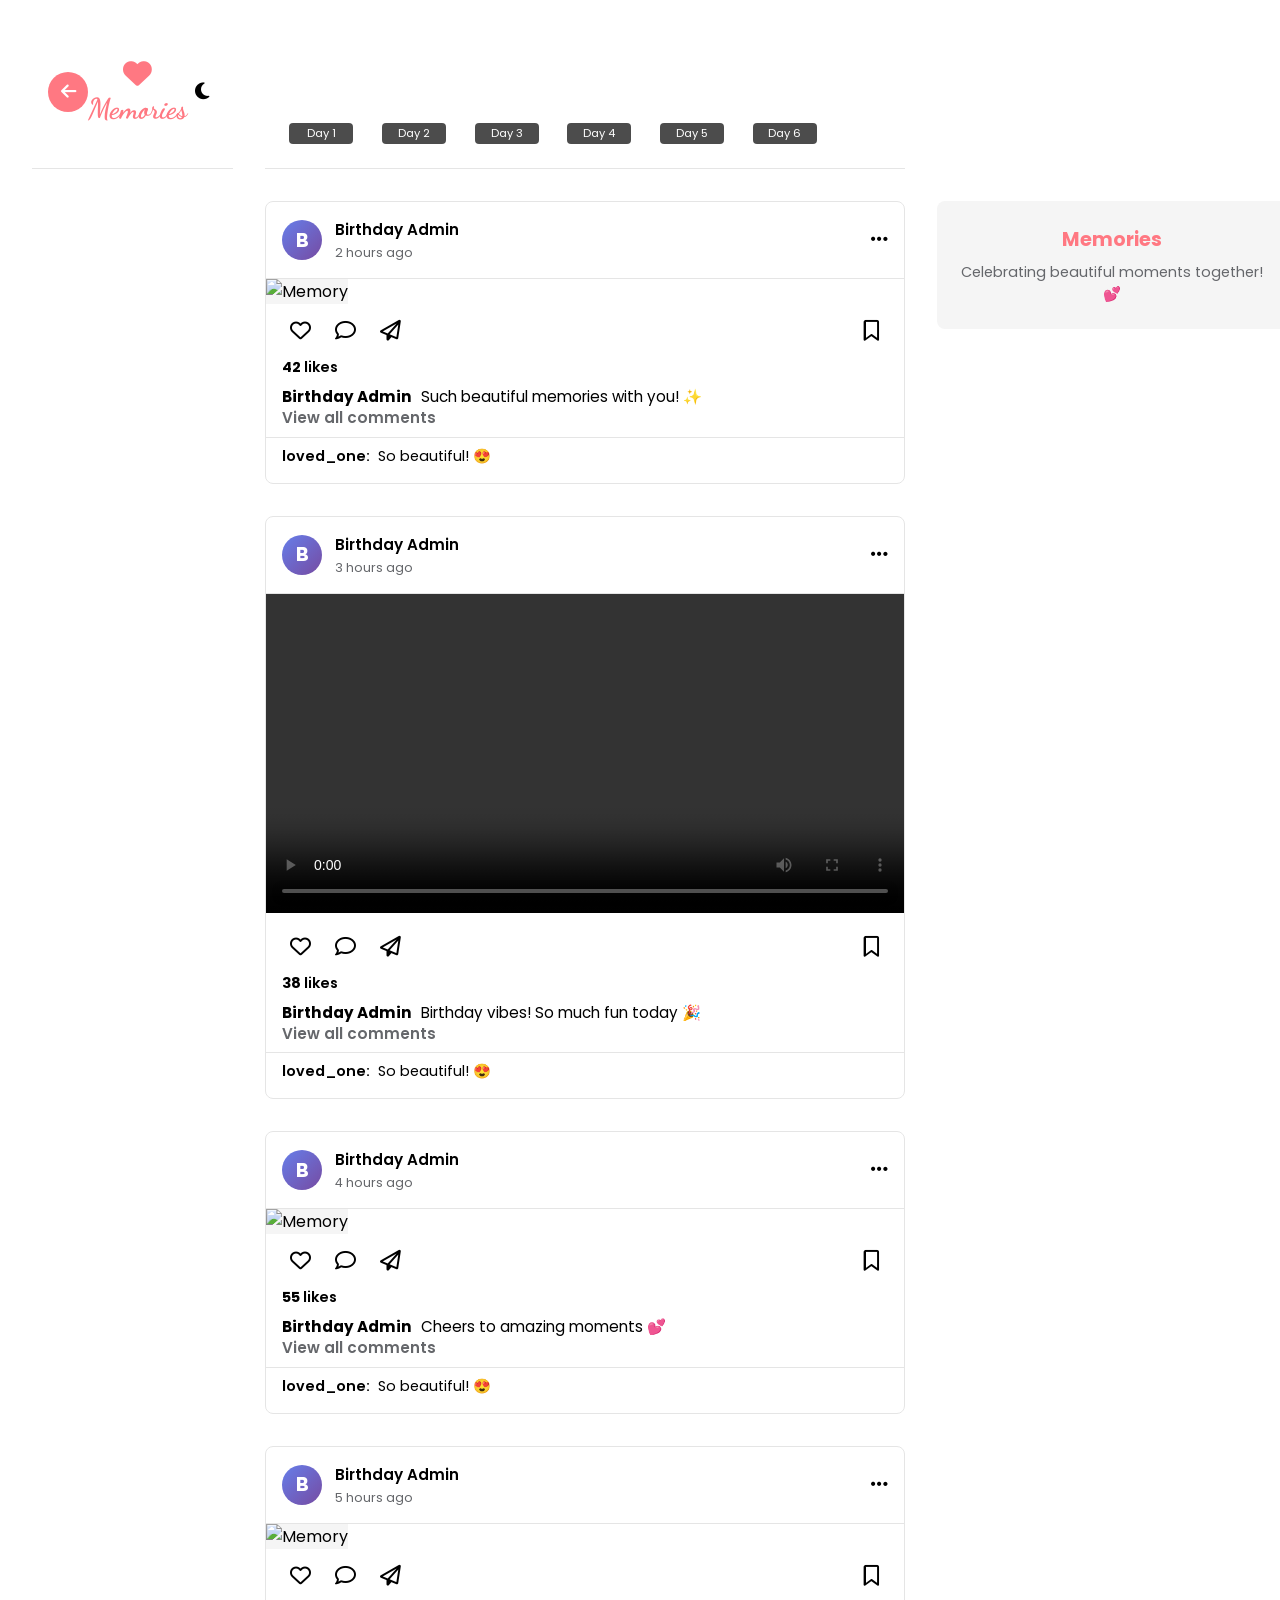
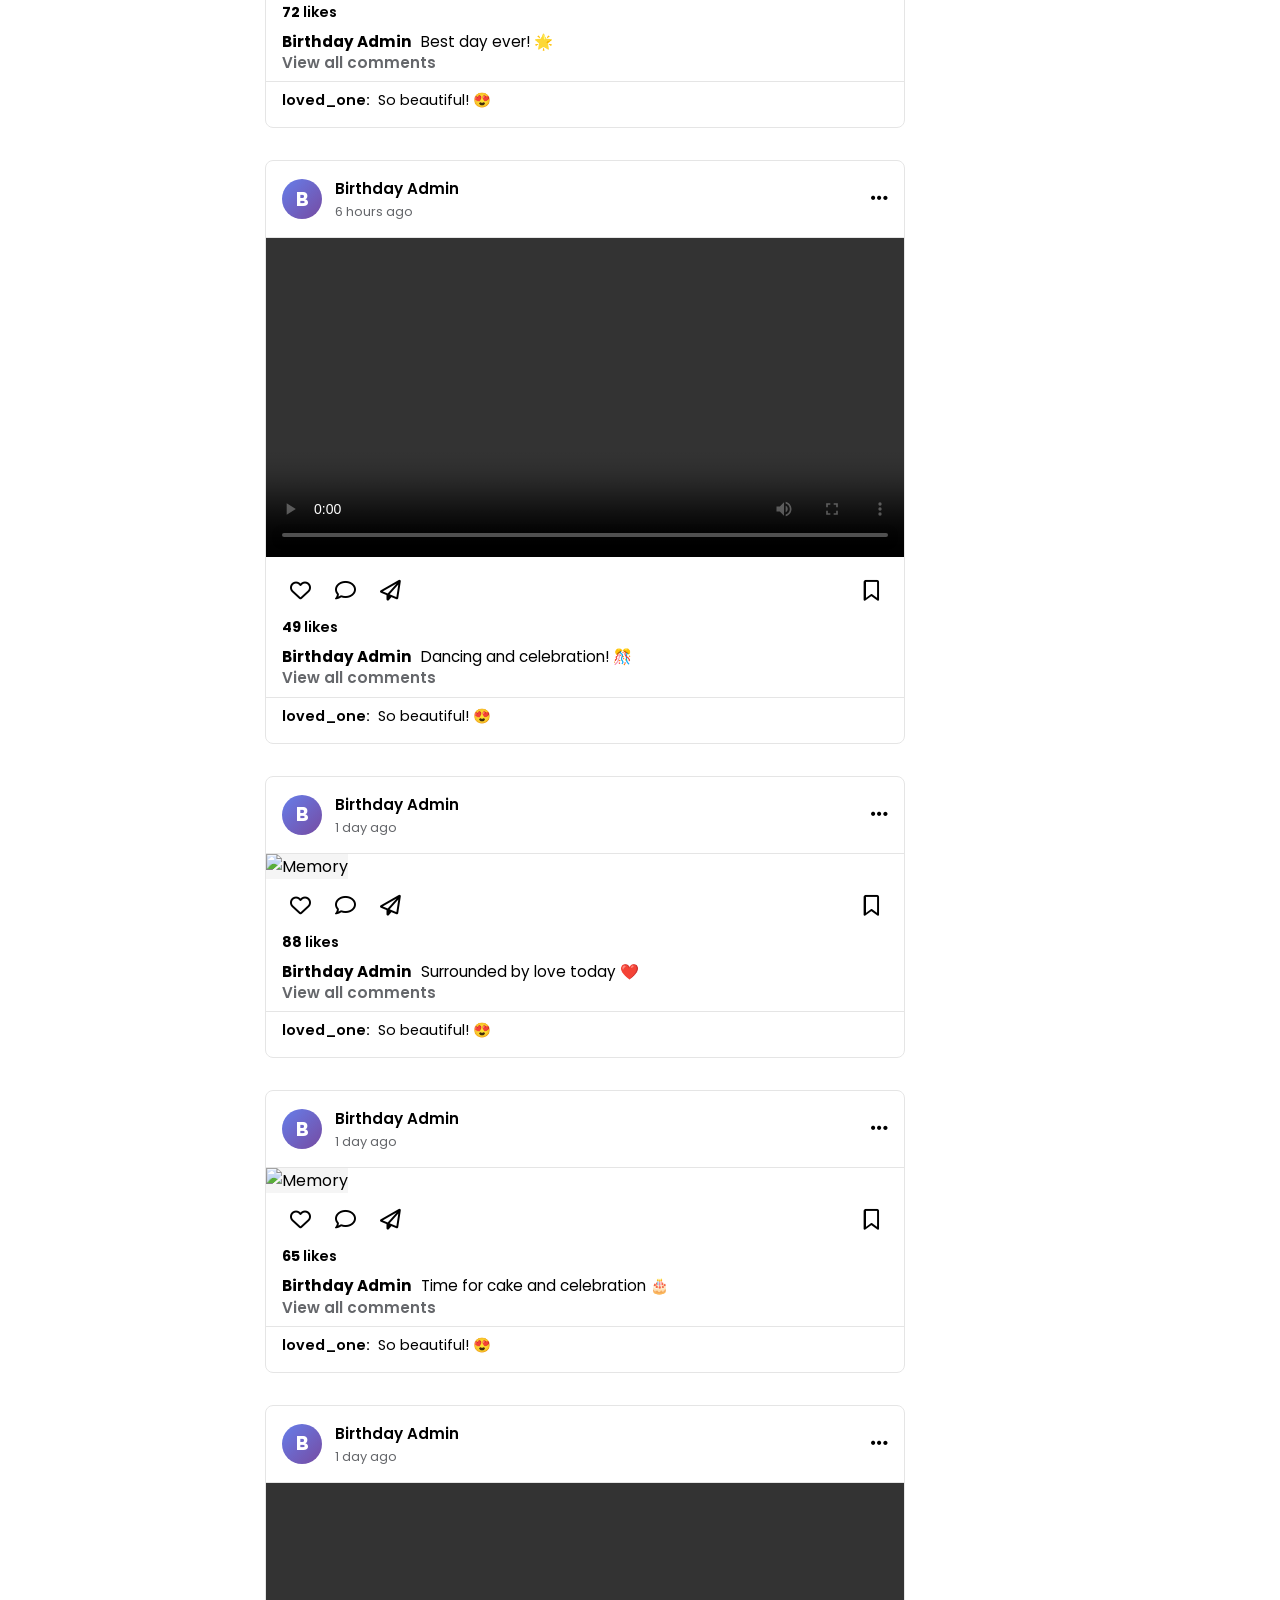
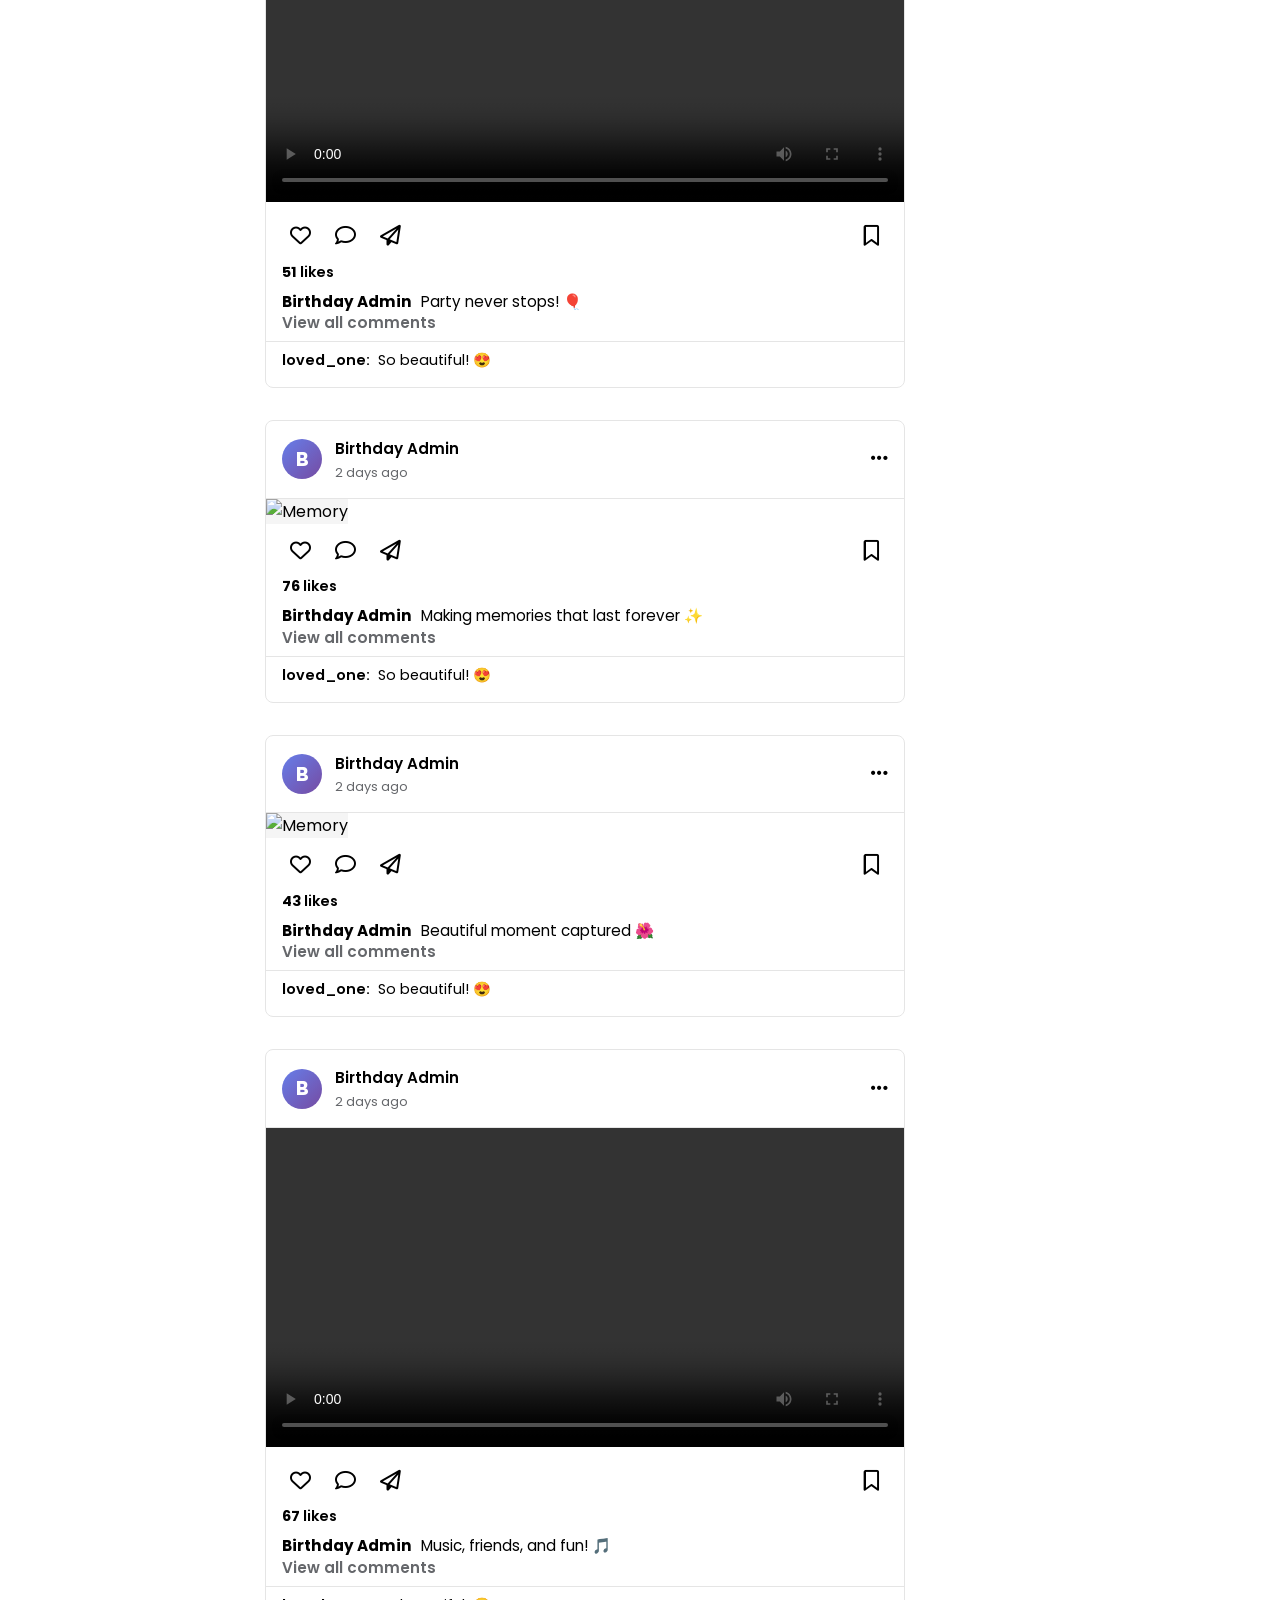
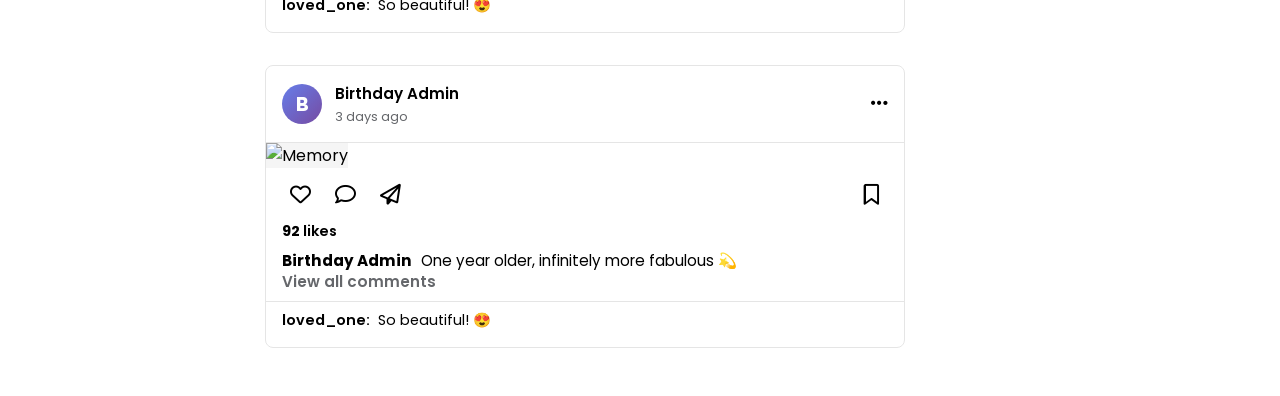
==== feed.html @ e4780424 "Copilot is great Co-authored-by: Copilot <copilot@github.com>" ====
<!DOCTYPE html>
<html lang="en">

<head>
    <meta charset="UTF-8">
    <meta name="viewport" content="width=device-width, initial-scale=1.0">
    <meta name="title" content="Memory Feed | Mehwish Birthday">
    <title>Memory Feed - Mehwish Birthday</title>
    <link rel="stylesheet" href="assets/css/feed.css">
    <link rel="stylesheet" href="https://cdnjs.cloudflare.com/ajax/libs/font-awesome/6.5.1/css/all.min.css"
        integrity="sha512-DTOQO9RWCH3ppGqcWaEA1BIZOC6xxalwEsw9c2QQeAIftl+Vegovlnee1c9QX4TctnWMn13TZye+giMm8e2LwA=="
        crossorigin="anonymous" referrerpolicy="no-referrer" />
    <link href="https://fonts.googleapis.com/css2?family=Dancing+Script:wght@500;700&family=Poppins:wght@300;400;600;700&display=swap"
        rel="stylesheet">
    <script src="https://code.jquery.com/jquery-3.7.1.min.js"
        integrity="sha256-/JqT3SQfawRcv/BIHPThkBvs0OEvtFFmqPF/lYI/Cxo=" crossorigin="anonymous"></script>
</head>

<body class="instagram-feed-body">
    <div class="ig-main-wrapper">
        <!-- Header -->
        <header class="ig-header">
            <div class="ig-header-left">
                <a href="index.html" class="ig-back-btn">
                    <i class="fa-solid fa-arrow-left"></i>
                </a>
            </div>
            <div class="ig-header-center">
                <h1 class="ig-logo">
                    <i class="fa-solid fa-heart"></i> Memories
                </h1>
            </div>
            <div class="ig-header-right">
                <button class="ig-theme-toggle" id="themeToggle" title="Toggle dark mode">
                    <i class="fa-solid fa-moon"></i>
                </button>
            </div>
        </header>

        <!-- Stories Section -->
        <div class="ig-stories-container">
            <div class="ig-stories" id="storiesContainer">
                <!-- Stories will be inserted here -->
            </div>
        </div>

        <!-- Main Feed -->
        <div class="ig-feed-wrapper">
            <div class="ig-feed" id="instagramFeed">
                <!-- Posts will be inserted here -->
            </div>
            <div class="ig-loading" id="loadingSpinner" style="display: none;">
                <div class="spinner"></div>
            </div>
        </div>

        <!-- Sidebar (Desktop) -->
        <div class="ig-sidebar">
            <div class="ig-sidebar-sticky">
                <div class="ig-sidebar-card">
                    <h3>Memories</h3>
                    <p>Celebrating beautiful moments together! 💕</p>
                </div>
            </div>
        </div>
    </div>

    <!-- Modal for expanded view -->
    <div class="ig-modal" id="postModal">
        <span class="ig-modal-close">&times;</span>
        <div class="ig-modal-content">
            <div class="ig-modal-image">
                <img id="modalImage" src="" alt="">
            </div>
            <div class="ig-modal-details">
                <div class="ig-modal-header">
                    <div class="ig-modal-info">
                        <div class="ig-user-avatar"></div>
                        <div>
                            <p class="ig-modal-user">Dear Mehwish</p>
                            <p class="ig-modal-time">Birthday Memories</p>
                        </div>
                    </div>
                </div>
                <div class="ig-modal-caption">
                    <p id="modalCaption"></p>
                </div>
                <div class="ig-modal-stats">
                    <span id="modalLikes">0</span> likes
                </div>
            </div>
        </div>
    </div>

    <script src="assets/js/feed.js"></script>
</body>

</html>
---- assets/css/feed.css ----
/* Modern Instagram-style Feed */
* {
    margin: 0;
    padding: 0;
    box-sizing: border-box;
}

:root {
    --primary: #FF7882;
    --primary-light: #667eea;
    --bg: #ffffff;
    --bg-secondary: #f5f5f5;
    --text: #000;
    --text-light: #65676b;
    --border: #e5e5e5;
    --overlay: rgba(0, 0, 0, 0.5);
}

.instagram-feed-body.dark-mode {
    --bg: #000;
    --bg-secondary: #1a1a1a;
    --text: #fff;
    --text-light: #b0b3b9;
    --border: #262626;
}

.instagram-feed-body {
    background: var(--bg);
    color: var(--text);
    font-family: -apple-system, BlinkMacSystemFont, 'Segoe UI', 'Helvetica Neue', Poppins, sans-serif;
    transition: background-color 0.3s, color 0.3s;
}

/* Header */
.ig-header {
    position: sticky;
    top: 0;
    z-index: 100;
    background: var(--bg);
    border-bottom: 1px solid var(--border);
    padding: 0.8rem 1rem;
    display: flex;
    justify-content: space-between;
    align-items: center;
    backdrop-filter: blur(10px);
    background: rgba(255, 255, 255, 0.98);
}

.instagram-feed-body.dark-mode .ig-header {
    background: rgba(0, 0, 0, 0.98);
}

.ig-header-left, .ig-header-right {
    flex: 1;
    display: flex;
    align-items: center;
}

.ig-header-center {
    flex: 2;
    text-align: center;
}

.ig-logo {
    font-size: 1.8rem;
    font-family: 'Dancing Script', cursive;
    color: var(--primary);
    font-weight: 700;
}

.ig-back-btn {
    width: 40px;
    height: 40px;
    border-radius: 50%;
    display: flex;
    align-items: center;
    justify-content: center;
    background: var(--primary);
    color: white;
    text-decoration: none;
    font-size: 1.1rem;
    cursor: pointer;
    transition: all 0.2s;
    border: none;
}

.ig-back-btn:hover {
    background: #ff5f6b;
    transform: scale(1.05);
}

.ig-theme-toggle {
    background: none;
    border: none;
    font-size: 1.2rem;
    color: var(--text);
    cursor: pointer;
    transition: all 0.2s;
    padding: 0.5rem;
}

.ig-theme-toggle:hover {
    color: var(--primary);
    transform: rotate(20deg);
}

/* Stories Container */
.ig-stories-container {
    border-bottom: 1px solid var(--border);
    overflow: hidden;
    background: var(--bg);
}

.ig-stories {
    display: flex;
    gap: 0.8rem;
    padding: 1rem;
    overflow-x: auto;
    scroll-behavior: smooth;
}

.ig-stories::-webkit-scrollbar {
    height: 4px;
}

.ig-stories::-webkit-scrollbar-track {
    background: var(--bg-secondary);
}

.ig-stories::-webkit-scrollbar-thumb {
    background: var(--primary);
    border-radius: 2px;
}

.ig-story {
    flex-shrink: 0;
    width: 80px;
    height: 120px;
    border-radius: 8px;
    background: linear-gradient(135deg, #667eea, #764ba2);
    padding: 2px;
    cursor: pointer;
    position: relative;
    overflow: hidden;
    transition: all 0.3s;
}

.ig-story::before {
    content: '';
    position: absolute;
    inset: 2px;
    border-radius: 6px;
    background: cover;
    background-size: cover;
    background-position: center;
}

.ig-story:hover {
    transform: scale(1.05);
}

.ig-story-label {
    position: absolute;
    bottom: 8px;
    left: 8px;
    right: 8px;
    background: rgba(0, 0, 0, 0.7);
    color: white;
    font-size: 0.7rem;
    padding: 2px 4px;
    border-radius: 4px;
    text-align: center;
    z-index: 2;
    overflow: hidden;
    text-overflow: ellipsis;
    white-space: nowrap;
}

/* Main Layout */
.ig-main-wrapper {
    display: grid;
    grid-template-columns: 1fr 640px 350px;
    gap: 2rem;
    padding: 1rem 2rem;
    max-width: 1600px;
    margin: 0 auto;
}

.ig-feed-wrapper {
    grid-column: 2;
}

.ig-sidebar {
    grid-column: 3;
    position: sticky;
    top: 80px;
    height: fit-content;
}

/* Feed Posts */
.ig-post {
    background: var(--bg);
    border: 1px solid var(--border);
    border-radius: 8px;
    margin-bottom: 2rem;
    overflow: hidden;
    animation: slideIn 0.6s ease forwards;
    opacity: 0;
}

@keyframes slideIn {
    from {
        opacity: 0;
        transform: translateY(20px);
    }
    to {
        opacity: 1;
        transform: translateY(0);
    }
}

.ig-post:nth-child(1) { animation-delay: 0.1s; }
.ig-post:nth-child(2) { animation-delay: 0.2s; }
.ig-post:nth-child(3) { animation-delay: 0.3s; }
.ig-post:nth-child(n+4) { animation-delay: 0.4s; }

.ig-post-header {
    display: flex;
    justify-content: space-between;
    align-items: center;
    padding: 1rem;
    border-bottom: 1px solid var(--border);
}

.ig-post-user {
    display: flex;
    align-items: center;
    gap: 0.8rem;
}

.ig-post-avatar {
    width: 40px;
    height: 40px;
    border-radius: 50%;
    background: linear-gradient(135deg, #667eea, #764ba2);
    display: flex;
    align-items: center;
    justify-content: center;
    color: white;
    font-weight: 700;
    font-size: 1.2rem;
}

.ig-post-user-info h3 {
    font-size: 0.95rem;
    font-weight: 600;
    color: var(--text);
    margin-bottom: 0.2rem;
}

.ig-post-user-info p {
    font-size: 0.8rem;
    color: var(--text-light);
}

.ig-post-options {
    background: none;
    border: none;
    font-size: 1.2rem;
    color: var(--text);
    cursor: pointer;
    transition: all 0.2s;
}

.ig-post-options:hover {
    color: var(--primary);
}

/* Post Image */
.ig-post-image {
    width: 100%;
    aspect-ratio: 1;
    object-fit: cover;
    background: var(--bg-secondary);
    cursor: pointer;
    transition: all 0.3s;
    position: relative;
}

.ig-post-image-container {
    position: relative;
    overflow: hidden;
}

.ig-post-image-container:hover .ig-post-image {
    filter: brightness(0.95);
}

/* Post Actions */
.ig-post-actions {
    padding: 0.5rem 1rem;
    display: flex;
    gap: 0.5rem;
}

.ig-action-btn {
    background: none;
    border: none;
    font-size: 1.3rem;
    color: var(--text);
    cursor: pointer;
    padding: 0.5rem;
    transition: all 0.2s;
    display: flex;
    align-items: center;
    justify-content: center;
}

.ig-action-btn:hover {
    color: var(--primary);
    transform: scale(1.2);
}

.ig-action-btn.liked {
    color: #e74c3c;
}

.ig-action-btn.liked i {
    animation: likeHeart 0.4s ease;
}

@keyframes likeHeart {
    0% { transform: scale(0.8); }
    50% { transform: scale(1.2); }
    100% { transform: scale(1); }
}

.ig-like-count {
    padding: 0 1rem 0.5rem;
    font-weight: 600;
    font-size: 0.9rem;
    cursor: pointer;
}

.ig-like-count:hover {
    color: var(--text-light);
}

/* Caption */
.ig-post-caption {
    padding: 0 1rem 0.5rem;
    font-size: 0.95rem;
    line-height: 1.4;
    color: var(--text);
}

.ig-caption-username {
    font-weight: 700;
    margin-right: 0.3rem;
}

.ig-caption-text {
    display: inline;
}

.ig-see-more {
    color: var(--text-light);
    cursor: pointer;
    font-weight: 600;
    transition: all 0.2s;
}

.ig-see-more:hover {
    color: var(--text);
}

/* Comments */
.ig-comments-section {
    padding: 0.5rem 1rem;
    border-top: 1px solid var(--border);
}

.ig-comment {
    display: flex;
    gap: 0.5rem;
    margin-bottom: 0.5rem;
    font-size: 0.9rem;
}

.ig-comment-author {
    font-weight: 600;
}

.ig-comment-text {
    color: var(--text);
}

/* Sidebar Card */
.ig-sidebar-sticky {
    position: sticky;
    top: 100px;
}

.ig-sidebar-card {
    background: var(--bg-secondary);
    border-radius: 8px;
    padding: 1.5rem;
    text-align: center;
}

.ig-sidebar-card h3 {
    font-size: 1.2rem;
    color: var(--primary);
    margin-bottom: 0.5rem;
}

.ig-sidebar-card p {
    color: var(--text-light);
    font-size: 0.9rem;
    line-height: 1.5;
}

/* Modal */
.ig-modal {
    display: none;
    position: fixed;
    top: 0;
    left: 0;
    width: 100%;
    height: 100%;
    background: var(--overlay);
    z-index: 1000;
    align-items: center;
    justify-content: center;
    backdrop-filter: blur(5px);
}

.ig-modal.active {
    display: flex;
}

.ig-modal-close {
    position: absolute;
    top: 20px;
    right: 30px;
    font-size: 2rem;
    color: white;
    cursor: pointer;
    transition: all 0.2s;
}

.ig-modal-close:hover {
    transform: scale(1.2);
}

.ig-modal-content {
    background: var(--bg);
    border-radius: 12px;
    display: flex;
    max-width: 900px;
    width: 90%;
    max-height: 90vh;
    overflow: hidden;
    animation: modalPop 0.3s ease;
}

@keyframes modalPop {
    from {
        transform: scale(0.8);
        opacity: 0;
    }
    to {
        transform: scale(1);
        opacity: 1;
    }
}

.ig-modal-image {
    flex: 1;
    display: flex;
    align-items: center;
    justify-content: center;
    background: var(--bg-secondary);
    max-width: 60%;
}

.ig-modal-image img {
    max-width: 100%;
    max-height: 100%;
    object-fit: contain;
}

.ig-modal-details {
    flex: 1;
    display: flex;
    flex-direction: column;
    padding: 1.5rem;
    overflow-y: auto;
    min-width: 300px;
}

.ig-modal-header {
    padding-bottom: 1rem;
    border-bottom: 1px solid var(--border);
}

.ig-modal-info {
    display: flex;
    gap: 0.8rem;
    align-items: center;
}

.ig-user-avatar {
    width: 40px;
    height: 40px;
    border-radius: 50%;
    background: linear-gradient(135deg, #667eea, #764ba2);
}

.ig-modal-user {
    font-weight: 600;
    margin-bottom: 0.2rem;
}

.ig-modal-time {
    font-size: 0.85rem;
    color: var(--text-light);
}

.ig-modal-caption {
    flex: 1;
    padding: 1rem 0;
    overflow-y: auto;
}

.ig-modal-caption p {
    line-height: 1.6;
    color: var(--text);
}

.ig-modal-stats {
    padding-top: 1rem;
    border-top: 1px solid var(--border);
    font-weight: 600;
    color: var(--text);
}

/* Loading Spinner */
.ig-loading {
    display: flex;
    justify-content: center;
    padding: 2rem;
}

.spinner {
    width: 40px;
    height: 40px;
    border: 4px solid var(--border);
    border-top-color: var(--primary);
    border-radius: 50%;
    animation: spin 0.8s linear infinite;
}

@keyframes spin {
    to { transform: rotate(360deg); }
}

/* Responsive Design */
@media (max-width: 1024px) {
    .ig-main-wrapper {
        grid-template-columns: 1fr 640px;
        gap: 1rem;
        padding: 1rem;
    }

    .ig-sidebar {
        display: none;
    }
}

@media (max-width: 768px) {
    .ig-main-wrapper {
        grid-template-columns: 1fr;
        gap: 0;
        padding: 0;
    }

    .ig-feed-wrapper {
        grid-column: 1;
    }

    .ig-post {
        border: none;
        border-radius: 0;
        margin-bottom: 0.5rem;
        border-bottom: 1px solid var(--border);
    }

    .ig-stories {
        padding: 0.8rem 0.5rem;
        gap: 0.6rem;
    }

    .ig-story {
        width: 70px;
        height: 105px;
    }

    .ig-modal-content {
        flex-direction: column;
        width: 95%;
        max-height: 95vh;
    }

    .ig-modal-image {
        max-width: 100%;
        height: 300px;
    }

    .ig-modal-details {
        max-height: 40vh;
    }
}

@media (max-width: 480px) {
    .ig-header {
        padding: 0.8rem 0.5rem;
    }

    .ig-logo {
        font-size: 1.4rem;
    }

    .ig-post-header {
        padding: 0.8rem;
    }

    .ig-post-actions,
    .ig-post-caption,
    .ig-comments-section,
    .ig-like-count {
        padding-left: 0.8rem;
        padding-right: 0.8rem;
    }

    .ig-action-btn {
        font-size: 1.1rem;
    }

    .ig-modal-image {
        height: 250px;
    }

    .ig-modal-details {
        min-width: 100%;
    }
}

/* Scrollbar */
.ig-feed {
    overflow-y: auto;
}

.ig-feed::-webkit-scrollbar {
    width: 6px;
}

.ig-feed::-webkit-scrollbar-track {
    background: var(--bg);
}

.ig-feed::-webkit-scrollbar-thumb {
    background: var(--primary);
    border-radius: 3px;
}

.ig-feed::-webkit-scrollbar-thumb:hover {
    background: #ff5f6b;
}
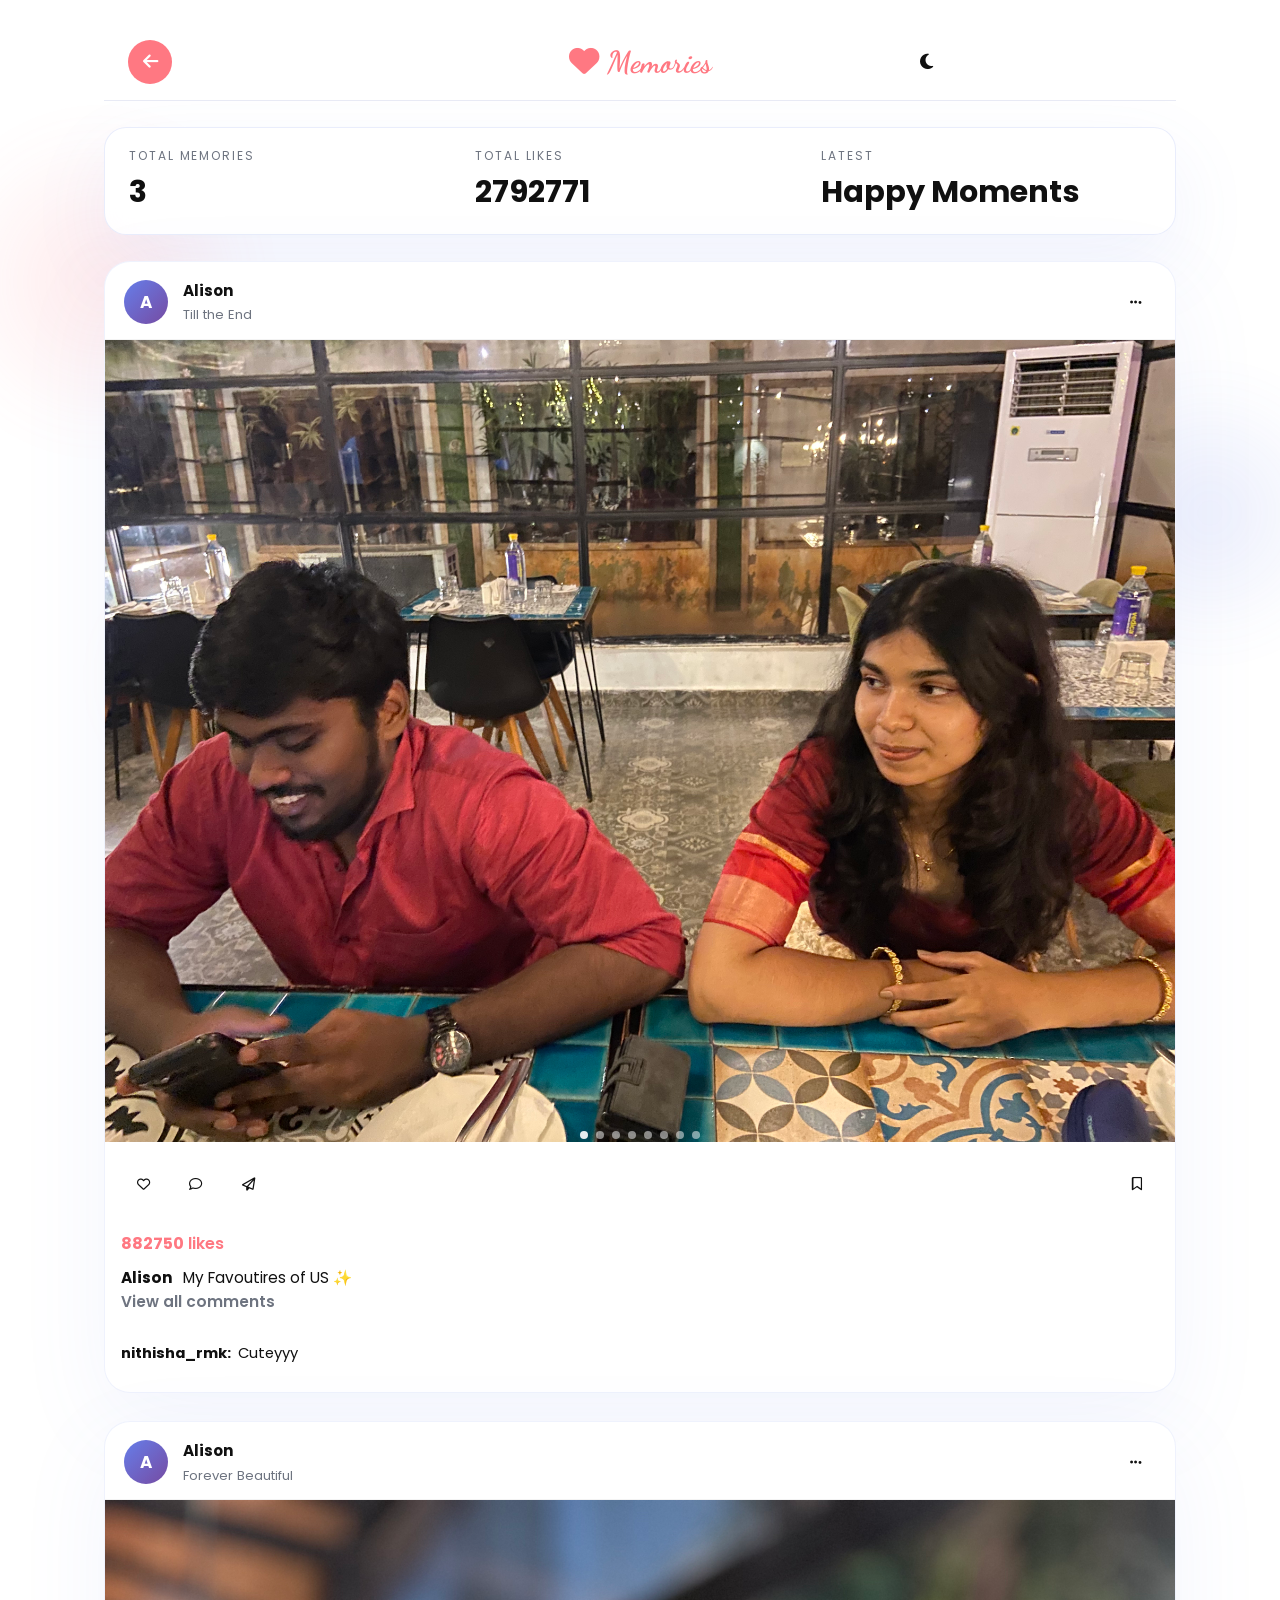
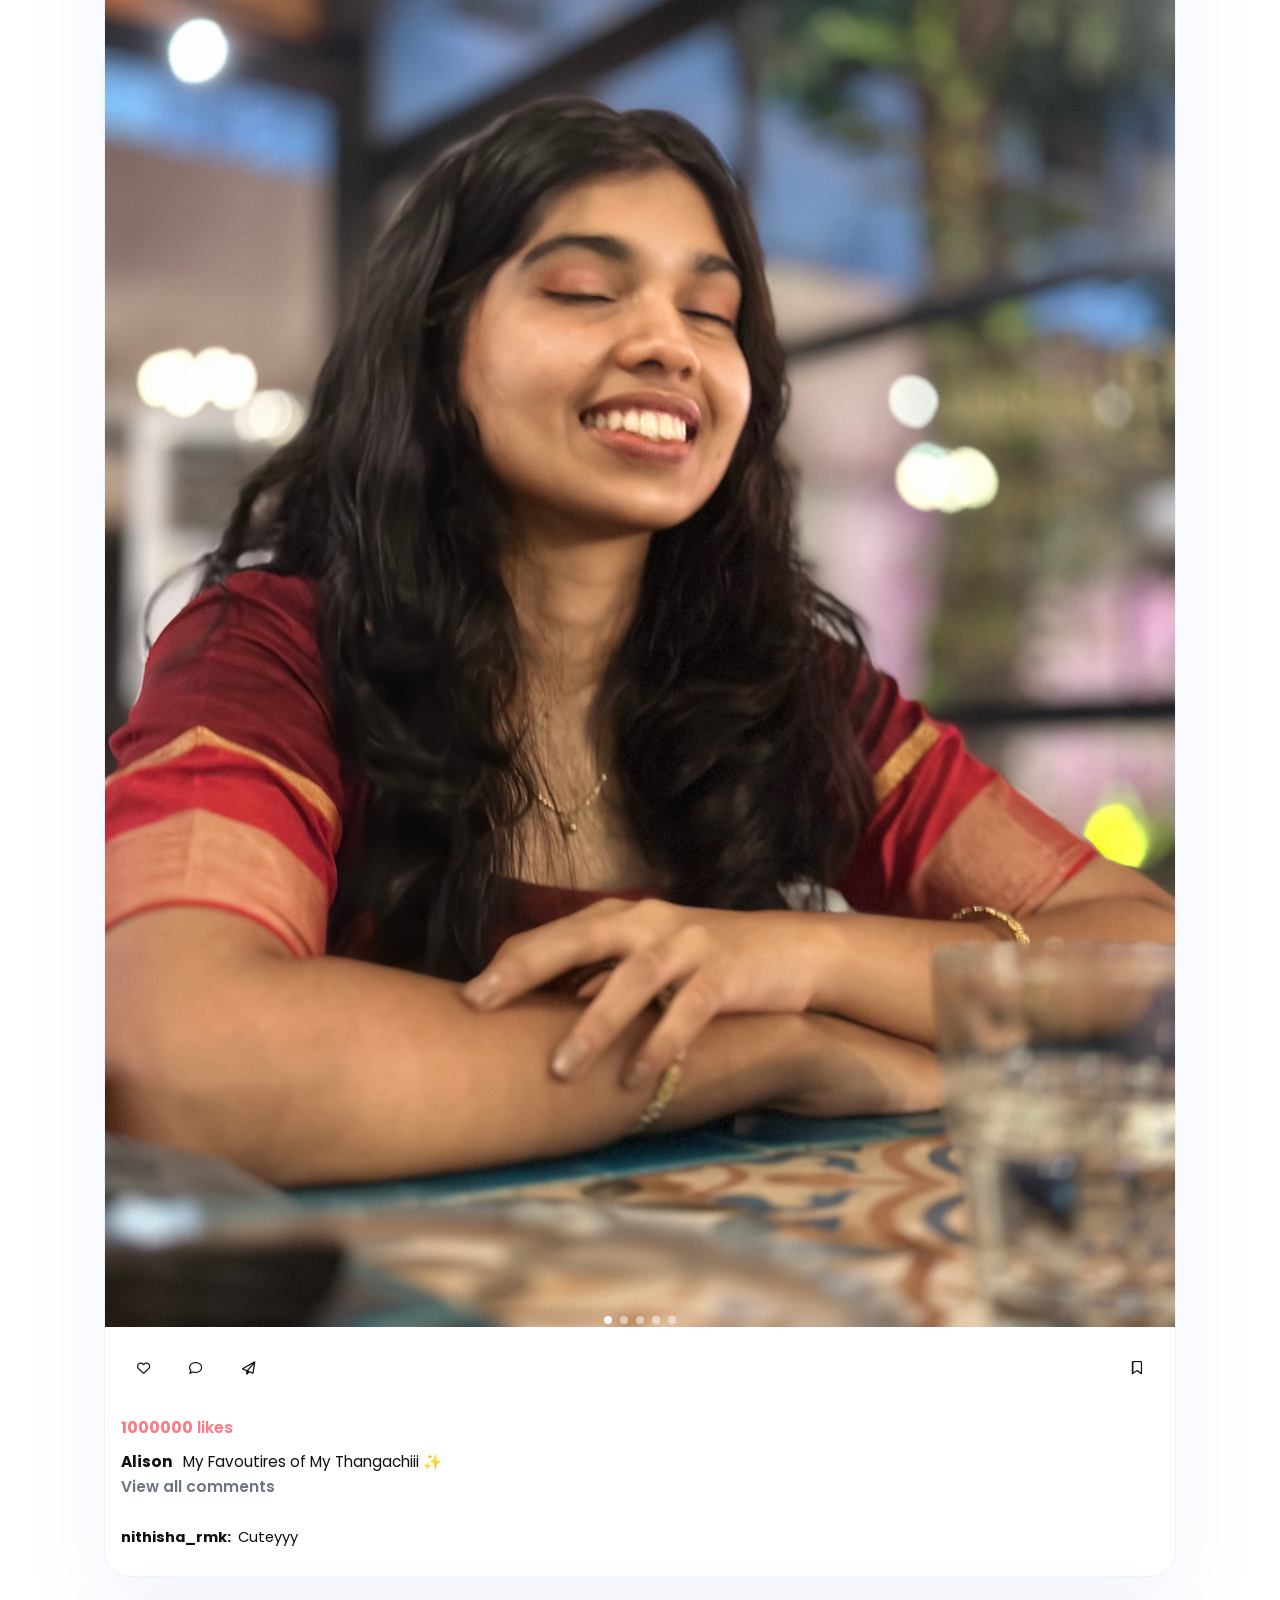
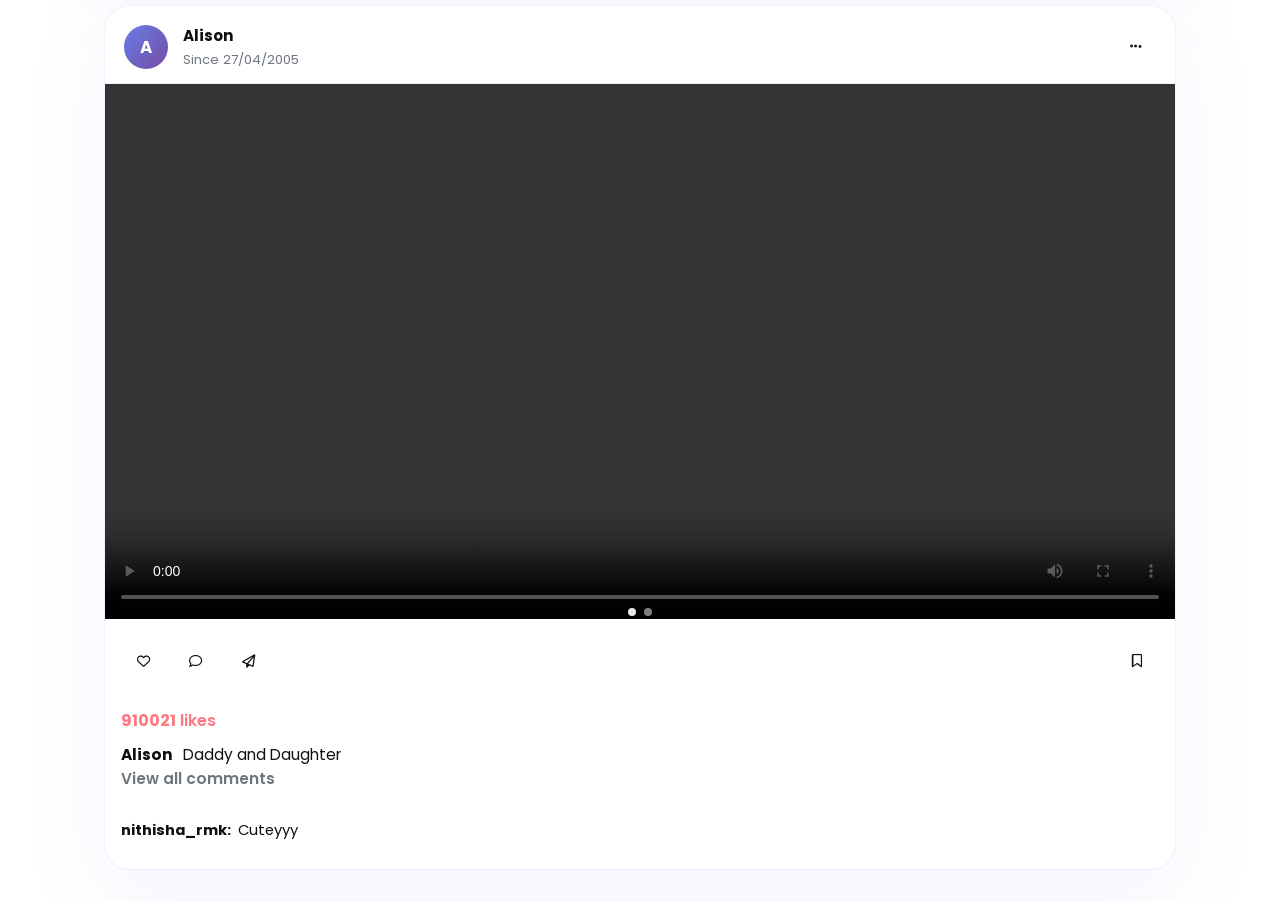
==== commit e126b9a1: "Added files" ====
--- a/feed.html
+++ b/feed.html
@@ -4,8 +4,8 @@
 <head>
     <meta charset="UTF-8">
     <meta name="viewport" content="width=device-width, initial-scale=1.0">
-    <meta name="title" content="Memory Feed | Mehwish Birthday">
-    <title>Memory Feed - Mehwish Birthday</title>
+    <meta name="title" content="Memory Feed | Niddiz Birthday">
+    <title>Memory Feed - Niddiz Birthday</title>
     <link rel="stylesheet" href="assets/css/feed.css">
     <link rel="stylesheet" href="https://cdnjs.cloudflare.com/ajax/libs/font-awesome/6.5.1/css/all.min.css"
         integrity="sha512-DTOQO9RWCH3ppGqcWaEA1BIZOC6xxalwEsw9c2QQeAIftl+Vegovlnee1c9QX4TctnWMn13TZye+giMm8e2LwA=="
@@ -17,6 +17,10 @@
 </head>
 
 <body class="instagram-feed-body">
+    <div class="ig-parallax-layer layer-1" data-speed="0.1"></div>
+    <div class="ig-parallax-layer layer-2" data-speed="0.16"></div>
+    <div class="ig-parallax-layer layer-3" data-speed="0.22"></div>
+
     <div class="ig-main-wrapper">
         <!-- Header -->
         <header class="ig-header">
@@ -37,12 +41,20 @@
             </div>
         </header>
 
-        <!-- Stories Section -->
-        <div class="ig-stories-container">
-            <div class="ig-stories" id="storiesContainer">
-                <!-- Stories will be inserted here -->
+        <section class="ig-top-summary" id="summaryBar">
+            <div class="summary-group">
+                <span class="summary-label">Total Memories</span>
+                <strong id="summaryCount">0</strong>
             </div>
-        </div>
+            <div class="summary-group">
+                <span class="summary-label">Total Likes</span>
+                <strong id="summaryLikes">0</strong>
+            </div>
+            <div class="summary-group">
+                <span class="summary-label">Latest</span>
+                <strong>Happy Moments</strong>
+            </div>
+        </section>
 
         <!-- Main Feed -->
         <div class="ig-feed-wrapper">
@@ -53,16 +65,6 @@
                 <div class="spinner"></div>
             </div>
         </div>
-
-        <!-- Sidebar (Desktop) -->
-        <div class="ig-sidebar">
-            <div class="ig-sidebar-sticky">
-                <div class="ig-sidebar-card">
-                    <h3>Memories</h3>
-                    <p>Celebrating beautiful moments together! 💕</p>
-                </div>
-            </div>
-        </div>
     </div>
 
     <!-- Modal for expanded view -->
@@ -70,15 +72,17 @@
         <span class="ig-modal-close">&times;</span>
         <div class="ig-modal-content">
             <div class="ig-modal-image">
-                <img id="modalImage" src="" alt="">
+                <div id="modalContent">
+                    <!-- Media will be inserted here -->
+                </div>
             </div>
             <div class="ig-modal-details">
                 <div class="ig-modal-header">
                     <div class="ig-modal-info">
                         <div class="ig-user-avatar"></div>
                         <div>
-                            <p class="ig-modal-user">Dear Mehwish</p>
-                            <p class="ig-modal-time">Birthday Memories</p>
+                            <p class="ig-modal-user">Dear Niddiz</p>
+                            <p class="ig-modal-time">Happy Moments</p>
                         </div>
                     </div>
                 </div>
--- a/assets/css/feed.css
+++ b/assets/css/feed.css
@@ -7,53 +7,88 @@
 
 :root {
     --primary: #FF7882;
-    --primary-light: #667eea;
+    --accent: #667eea;
     --bg: #ffffff;
-    --bg-secondary: #f5f5f5;
-    --text: #000;
-    --text-light: #65676b;
-    --border: #e5e5e5;
-    --overlay: rgba(0, 0, 0, 0.5);
+    --bg-secondary: #f8f9fb;
+    --text: #101010;
+    --text-light: #6e7480;
+    --border: #e7ecf3;
+    --overlay: rgba(0, 0, 0, 0.45);
 }
 
 .instagram-feed-body.dark-mode {
-    --bg: #000;
-    --bg-secondary: #1a1a1a;
-    --text: #fff;
-    --text-light: #b0b3b9;
-    --border: #262626;
+    --bg: #0c0c10;
+    --bg-secondary: #121216;
+    --text: #f5f5f7;
+    --text-light: #a9afc6;
+    --border: #1f1f27;
 }
 
 .instagram-feed-body {
     background: var(--bg);
     color: var(--text);
     font-family: -apple-system, BlinkMacSystemFont, 'Segoe UI', 'Helvetica Neue', Poppins, sans-serif;
-    transition: background-color 0.3s, color 0.3s;
-}
-
-/* Header */
+    transition: background-color 0.35s ease, color 0.35s ease;
+    min-height: 100vh;
+}
+
+.ig-parallax-layer {
+    position: fixed;
+    pointer-events: none;
+    z-index: -1;
+    width: 420px;
+    height: 420px;
+    border-radius: 50%;
+    filter: blur(28px);
+    opacity: 0.45;
+}
+
+.layer-1 {
+    top: 8%;
+    left: -110px;
+    background: radial-gradient(circle, rgba(255, 120, 130, 0.35), transparent 55%);
+}
+
+.layer-2 {
+    top: 37%;
+    right: -110px;
+    width: 360px;
+    height: 360px;
+    background: radial-gradient(circle, rgba(102, 126, 234, 0.3), transparent 55%);
+}
+
+.layer-3 {
+    bottom: 8%;
+    left: 5%;
+    width: 300px;
+    height: 300px;
+    background: radial-gradient(circle, rgba(255, 214, 165, 0.28), transparent 55%);
+}
+
 .ig-header {
     position: sticky;
     top: 0;
-    z-index: 100;
-    background: var(--bg);
-    border-bottom: 1px solid var(--border);
-    padding: 0.8rem 1rem;
+    z-index: 10;
+    background: rgba(255, 255, 255, 0.9);
+    border-bottom: 1px solid rgba(228, 231, 244, 0.85);
+    backdrop-filter: blur(10px);
     display: flex;
     justify-content: space-between;
     align-items: center;
-    backdrop-filter: blur(10px);
-    background: rgba(255, 255, 255, 0.98);
+    padding: 1rem 1.5rem;
+    gap: 1rem;
 }
 
 .instagram-feed-body.dark-mode .ig-header {
-    background: rgba(0, 0, 0, 0.98);
-}
-
-.ig-header-left, .ig-header-right {
+    background: rgba(10, 10, 16, 0.92);
+    border-color: rgba(42, 49, 72, 0.65);
+}
+
+.ig-header-left,
+.ig-header-right {
+    display: flex;
+    align-items: center;
     flex: 1;
-    display: flex;
-    align-items: center;
 }
 
 .ig-header-center {
@@ -62,150 +97,565 @@
 }
 
 .ig-logo {
-    font-size: 1.8rem;
+    font-size: 1.9rem;
     font-family: 'Dancing Script', cursive;
     color: var(--primary);
     font-weight: 700;
 }
 
 .ig-back-btn {
-    width: 40px;
-    height: 40px;
-    border-radius: 50%;
-    display: flex;
+    width: 44px;
+    height: 44px;
+    border-radius: 50%;
+    display: inline-flex;
     align-items: center;
     justify-content: center;
     background: var(--primary);
     color: white;
     text-decoration: none;
     font-size: 1.1rem;
-    cursor: pointer;
-    transition: all 0.2s;
-    border: none;
+    transition: transform 0.24s ease, background-color 0.24s ease;
 }
 
 .ig-back-btn:hover {
     background: #ff5f6b;
+    transform: scale(1.06);
+}
+
+.ig-theme-toggle {
+    width: 44px;
+    height: 44px;
+    border-radius: 50%;
+    border: 1px solid transparent;
+    background: rgba(255, 255, 255, 0.96);
+    cursor: pointer;
+    color: var(--text);
+    font-size: 1.1rem;
+    transition: transform 0.24s ease, background-color 0.24s ease, color 0.24s ease;
+}
+
+.instagram-feed-body.dark-mode .ig-theme-toggle {
+    background: rgba(30, 30, 40, 0.92);
+}
+
+.ig-theme-toggle:hover {
+    transform: rotate(15deg);
+}
+
+.ig-main-wrapper {
+    display: grid;
+    grid-template-columns: 1fr;
+    gap: 1.6rem;
+    max-width: 1120px;
+    padding: 1.5rem 1.5rem 2rem;
+    margin: 0 auto;
+    position: relative;
+}
+
+.ig-top-summary {
+    display: grid;
+    grid-template-columns: repeat(3, minmax(120px, 1fr));
+    gap: 1rem;
+    background: rgba(255, 255, 255, 0.92);
+    border: 1px solid rgba(102, 126, 234, 0.14);
+    border-radius: 22px;
+    padding: 1.2rem 1.5rem;
+    box-shadow: 0 30px 80px rgba(102, 126, 234, 0.09);
+    backdrop-filter: blur(12px);
+}
+
+.instagram-feed-body.dark-mode .ig-top-summary {
+    background: rgba(18, 18, 26, 0.92);
+    border-color: rgba(79, 84, 110, 0.24);
+}
+
+.summary-group {
+    display: flex;
+    flex-direction: column;
+    gap: 0.25rem;
+}
+
+.summary-label {
+    font-size: 0.75rem;
+    text-transform: uppercase;
+    letter-spacing: 0.16em;
+    color: var(--text-light);
+}
+
+.summary-group strong {
+    font-size: 1.9rem;
+    color: var(--text);
+}
+
+.ig-feed {
+    display: grid;
+    gap: 1.75rem;
+    position: relative;
+    z-index: 1;
+}
+
+.ig-post {
+    background: var(--bg);
+    border-radius: 26px;
+    overflow: hidden;
+    border: 1px solid rgba(102, 126, 234, 0.1);
+    box-shadow: 0 28px 90px rgba(102, 126, 234, 0.08);
+    animation: slideIn 0.6s ease forwards;
+    opacity: 0;
+}
+
+.instagram-feed-body.dark-mode .ig-post {
+    border-color: rgba(79, 84, 110, 0.24);
+    box-shadow: 0 28px 90px rgba(102, 126, 234, 0.12);
+}
+
+.ig-post-header {
+    display: flex;
+    justify-content: space-between;
+    align-items: center;
+    gap: 1rem;
+    padding: 1.1rem 1.2rem 0.85rem;
+    border-bottom: 1px solid rgba(101, 103, 107, 0.08);
+}
+
+.instagram-feed-body.dark-mode .ig-post-header {
+    border-color: rgba(79, 84, 110, 0.16);
+}
+
+.ig-post-user {
+    display: flex;
+    align-items: center;
+    gap: 0.9rem;
+}
+
+.ig-post-avatar {
+    width: 44px;
+    height: 44px;
+    border-radius: 50%;
+    background: linear-gradient(135deg, #667eea, #764ba2);
+    display: flex;
+    align-items: center;
+    justify-content: center;
+    color: white;
+    font-weight: 700;
+    font-size: 1.05rem;
+}
+
+.ig-post-user-info h3 {
+    font-size: 0.95rem;
+    font-weight: 700;
+    margin-bottom: 0.2rem;
+    color: var(--text);
+}
+
+.ig-post-user-info p {
+    font-size: 0.82rem;
+    color: var(--text-light);
+}
+
+.ig-post-options {
+    width: 40px;
+    height: 40px;
+    border-radius: 50%;
+    border: none;
+    background: rgba(255, 255, 255, 0.96);
+    color: var(--text);
+    cursor: pointer;
+    display: grid;
+    place-items: center;
+    transition: transform 0.24s ease, background 0.24s ease;
+}
+
+.instagram-feed-body.dark-mode .ig-post-options {
+    background: rgba(30, 30, 40, 0.92);
+}
+
+.ig-post-options:hover {
     transform: scale(1.05);
-}
-
-.ig-theme-toggle {
-    background: none;
-    border: none;
-    font-size: 1.2rem;
-    color: var(--text);
-    cursor: pointer;
-    transition: all 0.2s;
-    padding: 0.5rem;
-}
-
-.ig-theme-toggle:hover {
-    color: var(--primary);
-    transform: rotate(20deg);
-}
-
-/* Stories Container */
-.ig-stories-container {
-    border-bottom: 1px solid var(--border);
-    overflow: hidden;
-    background: var(--bg);
-}
-
-.ig-stories {
-    display: flex;
-    gap: 0.8rem;
-    padding: 1rem;
-    overflow-x: auto;
-    scroll-behavior: smooth;
-}
-
-.ig-stories::-webkit-scrollbar {
-    height: 4px;
-}
-
-.ig-stories::-webkit-scrollbar-track {
-    background: var(--bg-secondary);
-}
-
-.ig-stories::-webkit-scrollbar-thumb {
-    background: var(--primary);
-    border-radius: 2px;
-}
-
-.ig-story {
-    flex-shrink: 0;
-    width: 80px;
-    height: 120px;
-    border-radius: 8px;
-    background: linear-gradient(135deg, #667eea, #764ba2);
-    padding: 2px;
-    cursor: pointer;
+    background: rgba(255, 120, 130, 0.12);
+}
+
+.instagram-feed-body.dark-mode .ig-post-options:hover {
+    background: rgba(255, 120, 130, 0.2);
+}
+
+.ig-post-image-container {
     position: relative;
     overflow: hidden;
-    transition: all 0.3s;
-}
-
-.ig-story::before {
-    content: '';
+    touch-action: pan-y pinch-zoom;
+}
+
+.ig-post-media {
+    width: 100%;
+    min-height: 420px;
+    object-fit: cover;
+    transition: transform 0.35s ease, filter 0.35s ease, opacity 0.3s ease;
+    opacity: 0;
     position: absolute;
-    inset: 2px;
-    border-radius: 6px;
-    background: cover;
-    background-size: cover;
-    background-position: center;
-}
-
-.ig-story:hover {
-    transform: scale(1.05);
-}
-
-.ig-story-label {
+    top: 0;
+    left: 0;
+}
+
+.ig-post-media.active {
+    opacity: 1;
+    position: relative;
+}
+
+.ig-post-image-container:hover .ig-post-media.active {
+    transform: scale(1.03);
+    filter: brightness(0.96);
+}
+
+.ig-carousel-prev,
+.ig-carousel-next {
     position: absolute;
-    bottom: 8px;
-    left: 8px;
-    right: 8px;
+    top: 50%;
+    transform: translateY(-50%);
+    width: 40px;
+    height: 40px;
+    border-radius: 50%;
+    border: none;
+    background: rgba(0, 0, 0, 0.5);
+    color: white;
+    display: flex;
+    align-items: center;
+    justify-content: center;
+    cursor: pointer;
+    opacity: 0;
+    transition: opacity 0.3s ease, background 0.3s ease, transform 0.2s ease;
+    z-index: 2;
+}
+
+.ig-post-image-container:hover .ig-carousel-prev,
+.ig-post-image-container:hover .ig-carousel-next {
+    opacity: 1;
+}
+
+.ig-carousel-prev:hover,
+.ig-carousel-next:hover {
+    background: rgba(0, 0, 0, 0.8);
+    transform: translateY(-50%) scale(1.1);
+}
+
+.ig-carousel-prev {
+    left: 10px;
+}
+
+.ig-carousel-next {
+    right: 10px;
+}
+
+.ig-carousel-dots {
+    position: absolute;
+    bottom: 10px;
+    left: 50%;
+    transform: translateX(-50%);
+    display: flex;
+    gap: 8px;
+    z-index: 2;
+}
+
+.ig-carousel-dot {
+    width: 8px;
+    height: 8px;
+    border-radius: 50%;
+    background: rgba(255, 255, 255, 0.5);
+    cursor: pointer;
+    transition: background 0.3s ease;
+}
+
+.instagram-feed-body.dark-mode .ig-carousel-dot {
+    background: rgba(0, 0, 0, 0.5);
+}
+
+.ig-carousel-dot.active {
+    background: rgba(255, 255, 255, 0.9);
+}
+
+.instagram-feed-body.dark-mode .ig-carousel-dot.active {
+    background: rgba(255, 255, 255, 0.9);
+}
+
+.ig-post-actions {
+    padding: 0.8rem 1rem;
+    display: flex;
+    align-items: center;
+    gap: 0.55rem;
+}
+
+.ig-action-btn {
+    width: 44px;
+    height: 44px;
+    border-radius: 16px;
+    border: none;
+    background: rgba(255, 255, 255, 0.96);
+    color: var(--text);
+    display: grid;
+    place-items: center;
+    cursor: pointer;
+    transition: transform 0.2s ease, background 0.2s ease, color 0.2s ease;
+}
+
+.instagram-feed-body.dark-mode .ig-action-btn {
+    background: rgba(30, 30, 40, 0.92);
+}
+
+.ig-action-btn:hover {
+    transform: translateY(-1px);
+    background: rgba(255, 120, 130, 0.12);
+    color: var(--primary);
+}
+
+.instagram-feed-body.dark-mode .ig-action-btn:hover {
+    background: rgba(255, 120, 130, 0.2);
+}
+
+.ig-action-btn.liked {
+    color: #e74c3c;
+}
+
+.ig-action-btn.liked i {
+    animation: likeHeart 0.35s ease;
+}
+
+@keyframes likeHeart {
+    0% { transform: scale(0.85); }
+    50% { transform: scale(1.2); }
+    100% { transform: scale(1); }
+}
+
+.ig-like-count {
+    padding: 0.75rem 1rem 0.6rem;
+    color: var(--primary);
+    font-weight: 600;
+}
+
+.ig-post-caption {
+    padding: 0 1rem 1rem;
+    font-size: 0.96rem;
+    line-height: 1.6;
+    color: var(--text);
+}
+
+.ig-caption-username {
+    font-weight: 700;
+    margin-right: 0.35rem;
+}
+
+.ig-see-more {
+    color: var(--text-light);
+    font-weight: 600;
+    cursor: pointer;
+    transition: color 0.2s ease;
+}
+
+.ig-see-more:hover {
+    color: var(--text);
+}
+
+.ig-comments-section {
+    padding: 0.75rem 1rem 1.2rem;
+}
+
+.ig-comment {
+    display: flex;
+    gap: 0.45rem;
+    margin-bottom: 0.55rem;
+    font-size: 0.92rem;
+}
+
+.ig-comment-author {
+    font-weight: 700;
+}
+
+.ig-comment-text {
+    color: var(--text);
+}
+
+.ig-modal {
+    display: none;
+    position: fixed;
+    inset: 0;
+    background: var(--overlay);
+    z-index: 50;
+    align-items: center;
+    justify-content: center;
+    backdrop-filter: blur(4px);
+}
+
+.ig-modal.active {
+    display: flex;
+}
+
+.ig-modal-close {
+    position: absolute;
+    top: 1.25rem;
+    right: 1.5rem;
+    font-size: 2.2rem;
+    color: white;
+    cursor: pointer;
+    transition: transform 0.2s ease;
+}
+
+.ig-modal-close:hover {
+    transform: scale(1.1);
+}
+
+.ig-modal-content {
+    width: min(92vw, 1000px);
+    max-height: 90vh;
+    background: var(--bg);
+    border-radius: 26px;
+    display: grid;
+    grid-template-columns: 1.1fr 0.9fr;
+    overflow: hidden;
+    box-shadow: 0 40px 120px rgba(0, 0, 0, 0.18);
+}
+
+.ig-modal-image {
+    position: relative;
+    display: flex;
+    align-items: center;
+    justify-content: center;
+    background: var(--bg-secondary);
+    padding: 1.5rem;
+    touch-action: pan-y pinch-zoom;
+}
+
+.modal-media {
+    max-width: 100%;
+    max-height: 80vh;
+    object-fit: contain;
+    border-radius: 18px;
+    opacity: 0;
+    position: absolute;
+    transition: opacity 0.3s ease;
+}
+
+.modal-media.active {
+    opacity: 1;
+    position: relative;
+}
+
+.modal-carousel-prev,
+.modal-carousel-next {
+    position: absolute;
+    top: 50%;
+    transform: translateY(-50%);
+    width: 50px;
+    height: 50px;
+    border-radius: 50%;
+    border: none;
     background: rgba(0, 0, 0, 0.7);
     color: white;
-    font-size: 0.7rem;
-    padding: 2px 4px;
-    border-radius: 4px;
-    text-align: center;
-    z-index: 2;
-    overflow: hidden;
-    text-overflow: ellipsis;
-    white-space: nowrap;
-}
-
-/* Main Layout */
-.ig-main-wrapper {
-    display: grid;
-    grid-template-columns: 1fr 640px 350px;
-    gap: 2rem;
-    padding: 1rem 2rem;
-    max-width: 1600px;
-    margin: 0 auto;
-}
-
-.ig-feed-wrapper {
-    grid-column: 2;
-}
-
-.ig-sidebar {
-    grid-column: 3;
-    position: sticky;
-    top: 80px;
-    height: fit-content;
-}
-
-/* Feed Posts */
-.ig-post {
-    background: var(--bg);
-    border: 1px solid var(--border);
-    border-radius: 8px;
-    margin-bottom: 2rem;
-    overflow: hidden;
-    animation: slideIn 0.6s ease forwards;
-    opacity: 0;
+    display: flex;
+    align-items: center;
+    justify-content: center;
+    cursor: pointer;
+    z-index: 3;
+    transition: background 0.3s ease, transform 0.2s ease;
+}
+
+.modal-carousel-prev:hover,
+.modal-carousel-next:hover {
+    background: rgba(0, 0, 0, 0.9);
+    transform: translateY(-50%) scale(1.1);
+}
+
+.modal-carousel-prev {
+    left: 20px;
+}
+
+.modal-carousel-next {
+    right: 20px;
+}
+
+.modal-carousel-dots {
+    position: absolute;
+    bottom: 20px;
+    left: 50%;
+    transform: translateX(-50%);
+    display: flex;
+    gap: 10px;
+    z-index: 3;
+}
+
+.modal-carousel-dot {
+    width: 10px;
+    height: 10px;
+    border-radius: 50%;
+    background: rgba(255, 255, 255, 0.5);
+    cursor: pointer;
+    transition: background 0.3s ease;
+}
+
+.modal-carousel-dot.active {
+    background: rgba(255, 255, 255, 0.9);
+}
+
+.ig-modal-details {
+    padding: 1.8rem;
+    overflow-y: auto;
+}
+
+.ig-modal-header {
+    padding-bottom: 1rem;
+    border-bottom: 1px solid rgba(101, 103, 107, 0.08);
+}
+
+.ig-modal-info {
+    display: flex;
+    gap: 0.9rem;
+    align-items: center;
+}
+
+.ig-user-avatar {
+    width: 44px;
+    height: 44px;
+    border-radius: 50%;
+    background: linear-gradient(135deg, #667eea, #764ba2);
+}
+
+.ig-modal-user {
+    font-weight: 700;
+    margin-bottom: 0.25rem;
+}
+
+.ig-modal-time {
+    font-size: 0.84rem;
+    color: var(--text-light);
+}
+
+.ig-modal-caption {
+    padding: 1rem 0;
+    line-height: 1.7;
+    color: var(--text);
+}
+
+.ig-modal-stats {
+    padding-top: 1rem;
+    border-top: 1px solid rgba(101, 103, 107, 0.08);
+    font-weight: 700;
+    color: var(--text);
+}
+
+.ig-loading {
+    display: flex;
+    justify-content: center;
+    padding: 2rem 0;
+}
+
+.spinner {
+    width: 40px;
+    height: 40px;
+    border: 4px solid rgba(229, 233, 240, 1);
+    border-top-color: var(--primary);
+    border-radius: 50%;
+    animation: spin 0.8s linear infinite;
+}
+
+@keyframes spin {
+    to { transform: rotate(360deg); }
 }
 
 @keyframes slideIn {
@@ -219,446 +669,67 @@
     }
 }
 
-.ig-post:nth-child(1) { animation-delay: 0.1s; }
-.ig-post:nth-child(2) { animation-delay: 0.2s; }
-.ig-post:nth-child(3) { animation-delay: 0.3s; }
-.ig-post:nth-child(n+4) { animation-delay: 0.4s; }
-
-.ig-post-header {
-    display: flex;
-    justify-content: space-between;
-    align-items: center;
-    padding: 1rem;
-    border-bottom: 1px solid var(--border);
-}
-
-.ig-post-user {
-    display: flex;
-    align-items: center;
-    gap: 0.8rem;
-}
-
-.ig-post-avatar {
-    width: 40px;
-    height: 40px;
-    border-radius: 50%;
-    background: linear-gradient(135deg, #667eea, #764ba2);
-    display: flex;
-    align-items: center;
-    justify-content: center;
-    color: white;
-    font-weight: 700;
-    font-size: 1.2rem;
-}
-
-.ig-post-user-info h3 {
-    font-size: 0.95rem;
-    font-weight: 600;
-    color: var(--text);
-    margin-bottom: 0.2rem;
-}
-
-.ig-post-user-info p {
-    font-size: 0.8rem;
-    color: var(--text-light);
-}
-
-.ig-post-options {
-    background: none;
-    border: none;
-    font-size: 1.2rem;
-    color: var(--text);
-    cursor: pointer;
-    transition: all 0.2s;
-}
-
-.ig-post-options:hover {
-    color: var(--primary);
-}
-
-/* Post Image */
-.ig-post-image {
-    width: 100%;
-    aspect-ratio: 1;
-    object-fit: cover;
-    background: var(--bg-secondary);
-    cursor: pointer;
-    transition: all 0.3s;
-    position: relative;
-}
-
-.ig-post-image-container {
-    position: relative;
-    overflow: hidden;
-}
-
-.ig-post-image-container:hover .ig-post-image {
-    filter: brightness(0.95);
-}
-
-/* Post Actions */
-.ig-post-actions {
-    padding: 0.5rem 1rem;
-    display: flex;
-    gap: 0.5rem;
-}
-
-.ig-action-btn {
-    background: none;
-    border: none;
-    font-size: 1.3rem;
-    color: var(--text);
-    cursor: pointer;
-    padding: 0.5rem;
-    transition: all 0.2s;
-    display: flex;
-    align-items: center;
-    justify-content: center;
-}
-
-.ig-action-btn:hover {
-    color: var(--primary);
-    transform: scale(1.2);
-}
-
-.ig-action-btn.liked {
-    color: #e74c3c;
-}
-
-.ig-action-btn.liked i {
-    animation: likeHeart 0.4s ease;
-}
-
-@keyframes likeHeart {
-    0% { transform: scale(0.8); }
-    50% { transform: scale(1.2); }
-    100% { transform: scale(1); }
-}
-
-.ig-like-count {
-    padding: 0 1rem 0.5rem;
-    font-weight: 600;
-    font-size: 0.9rem;
-    cursor: pointer;
-}
-
-.ig-like-count:hover {
-    color: var(--text-light);
-}
-
-/* Caption */
-.ig-post-caption {
-    padding: 0 1rem 0.5rem;
-    font-size: 0.95rem;
-    line-height: 1.4;
-    color: var(--text);
-}
-
-.ig-caption-username {
-    font-weight: 700;
-    margin-right: 0.3rem;
-}
-
-.ig-caption-text {
-    display: inline;
-}
-
-.ig-see-more {
-    color: var(--text-light);
-    cursor: pointer;
-    font-weight: 600;
-    transition: all 0.2s;
-}
-
-.ig-see-more:hover {
-    color: var(--text);
-}
-
-/* Comments */
-.ig-comments-section {
-    padding: 0.5rem 1rem;
-    border-top: 1px solid var(--border);
-}
-
-.ig-comment {
-    display: flex;
-    gap: 0.5rem;
-    margin-bottom: 0.5rem;
-    font-size: 0.9rem;
-}
-
-.ig-comment-author {
-    font-weight: 600;
-}
-
-.ig-comment-text {
-    color: var(--text);
-}
-
-/* Sidebar Card */
-.ig-sidebar-sticky {
-    position: sticky;
-    top: 100px;
-}
-
-.ig-sidebar-card {
-    background: var(--bg-secondary);
-    border-radius: 8px;
-    padding: 1.5rem;
-    text-align: center;
-}
-
-.ig-sidebar-card h3 {
-    font-size: 1.2rem;
-    color: var(--primary);
-    margin-bottom: 0.5rem;
-}
-
-.ig-sidebar-card p {
-    color: var(--text-light);
-    font-size: 0.9rem;
-    line-height: 1.5;
-}
-
-/* Modal */
-.ig-modal {
-    display: none;
-    position: fixed;
-    top: 0;
-    left: 0;
-    width: 100%;
-    height: 100%;
-    background: var(--overlay);
-    z-index: 1000;
-    align-items: center;
-    justify-content: center;
-    backdrop-filter: blur(5px);
-}
-
-.ig-modal.active {
-    display: flex;
-}
-
-.ig-modal-close {
-    position: absolute;
-    top: 20px;
-    right: 30px;
-    font-size: 2rem;
-    color: white;
-    cursor: pointer;
-    transition: all 0.2s;
-}
-
-.ig-modal-close:hover {
-    transform: scale(1.2);
-}
-
-.ig-modal-content {
-    background: var(--bg);
-    border-radius: 12px;
-    display: flex;
-    max-width: 900px;
-    width: 90%;
-    max-height: 90vh;
-    overflow: hidden;
-    animation: modalPop 0.3s ease;
-}
-
-@keyframes modalPop {
-    from {
-        transform: scale(0.8);
-        opacity: 0;
-    }
-    to {
-        transform: scale(1);
-        opacity: 1;
-    }
-}
-
-.ig-modal-image {
-    flex: 1;
-    display: flex;
-    align-items: center;
-    justify-content: center;
-    background: var(--bg-secondary);
-    max-width: 60%;
-}
-
-.ig-modal-image img {
-    max-width: 100%;
-    max-height: 100%;
-    object-fit: contain;
-}
-
-.ig-modal-details {
-    flex: 1;
-    display: flex;
-    flex-direction: column;
-    padding: 1.5rem;
-    overflow-y: auto;
-    min-width: 300px;
-}
-
-.ig-modal-header {
-    padding-bottom: 1rem;
-    border-bottom: 1px solid var(--border);
-}
-
-.ig-modal-info {
-    display: flex;
-    gap: 0.8rem;
-    align-items: center;
-}
-
-.ig-user-avatar {
-    width: 40px;
-    height: 40px;
-    border-radius: 50%;
-    background: linear-gradient(135deg, #667eea, #764ba2);
-}
-
-.ig-modal-user {
-    font-weight: 600;
-    margin-bottom: 0.2rem;
-}
-
-.ig-modal-time {
-    font-size: 0.85rem;
-    color: var(--text-light);
-}
-
-.ig-modal-caption {
-    flex: 1;
-    padding: 1rem 0;
-    overflow-y: auto;
-}
-
-.ig-modal-caption p {
-    line-height: 1.6;
-    color: var(--text);
-}
-
-.ig-modal-stats {
-    padding-top: 1rem;
-    border-top: 1px solid var(--border);
-    font-weight: 600;
-    color: var(--text);
-}
-
-/* Loading Spinner */
-.ig-loading {
-    display: flex;
-    justify-content: center;
-    padding: 2rem;
-}
-
-.spinner {
-    width: 40px;
-    height: 40px;
-    border: 4px solid var(--border);
-    border-top-color: var(--primary);
-    border-radius: 50%;
-    animation: spin 0.8s linear infinite;
-}
-
-@keyframes spin {
-    to { transform: rotate(360deg); }
-}
-
-/* Responsive Design */
 @media (max-width: 1024px) {
     .ig-main-wrapper {
-        grid-template-columns: 1fr 640px;
-        gap: 1rem;
-        padding: 1rem;
-    }
-
-    .ig-sidebar {
-        display: none;
+        padding: 1.1rem 1rem 1.8rem;
+    }
+
+    .ig-modal-content {
+        grid-template-columns: 1fr;
     }
 }
 
 @media (max-width: 768px) {
+    .ig-header {
+        padding: 0.95rem 1rem;
+    }
+
     .ig-main-wrapper {
+        padding: 1rem 0.9rem 1.5rem;
+    }
+
+    .ig-top-summary {
         grid-template-columns: 1fr;
-        gap: 0;
-        padding: 0;
-    }
-
-    .ig-feed-wrapper {
-        grid-column: 1;
     }
 
     .ig-post {
-        border: none;
-        border-radius: 0;
-        margin-bottom: 0.5rem;
-        border-bottom: 1px solid var(--border);
-    }
-
-    .ig-stories {
-        padding: 0.8rem 0.5rem;
-        gap: 0.6rem;
-    }
-
-    .ig-story {
-        width: 70px;
-        height: 105px;
-    }
-
-    .ig-modal-content {
-        flex-direction: column;
-        width: 95%;
-        max-height: 95vh;
+        border-radius: 22px;
+    }
+
+    .ig-post-actions {
+        flex-wrap: wrap;
+        gap: 0.5rem;
     }
 
     .ig-modal-image {
-        max-width: 100%;
-        height: 300px;
-    }
-
-    .ig-modal-details {
-        max-height: 40vh;
+        height: 260px;
     }
 }
 
 @media (max-width: 480px) {
     .ig-header {
-        padding: 0.8rem 0.5rem;
+        padding: 0.85rem 0.8rem;
     }
 
     .ig-logo {
-        font-size: 1.4rem;
+        font-size: 1.6rem;
     }
 
     .ig-post-header {
-        padding: 0.8rem;
-    }
-
-    .ig-post-actions,
-    .ig-post-caption,
-    .ig-comments-section,
-    .ig-like-count {
-        padding-left: 0.8rem;
-        padding-right: 0.8rem;
-    }
-
-    .ig-action-btn {
-        font-size: 1.1rem;
+        padding: 0.9rem 1rem 0.7rem;
+    }
+
+    .ig-action-btn,
+    .ig-post-options,
+    .ig-back-btn,
+    .ig-theme-toggle {
+        width: 42px;
+        height: 42px;
     }
 
     .ig-modal-image {
-        height: 250px;
-    }
-
-    .ig-modal-details {
-        min-width: 100%;
-    }
-}
-
-/* Scrollbar */
-.ig-feed {
-    overflow-y: auto;
+        height: 220px;
+    }
 }
 
 .ig-feed::-webkit-scrollbar {
@@ -666,15 +737,14 @@
 }
 
 .ig-feed::-webkit-scrollbar-track {
-    background: var(--bg);
+    background: transparent;
 }
 
 .ig-feed::-webkit-scrollbar-thumb {
-    background: var(--primary);
-    border-radius: 3px;
+    background: rgba(102, 126, 234, 0.35);
+    border-radius: 999px;
 }
 
 .ig-feed::-webkit-scrollbar-thumb:hover {
-    background: #ff5f6b;
-}
-
+    background: rgba(102, 126, 234, 0.55);
+}
